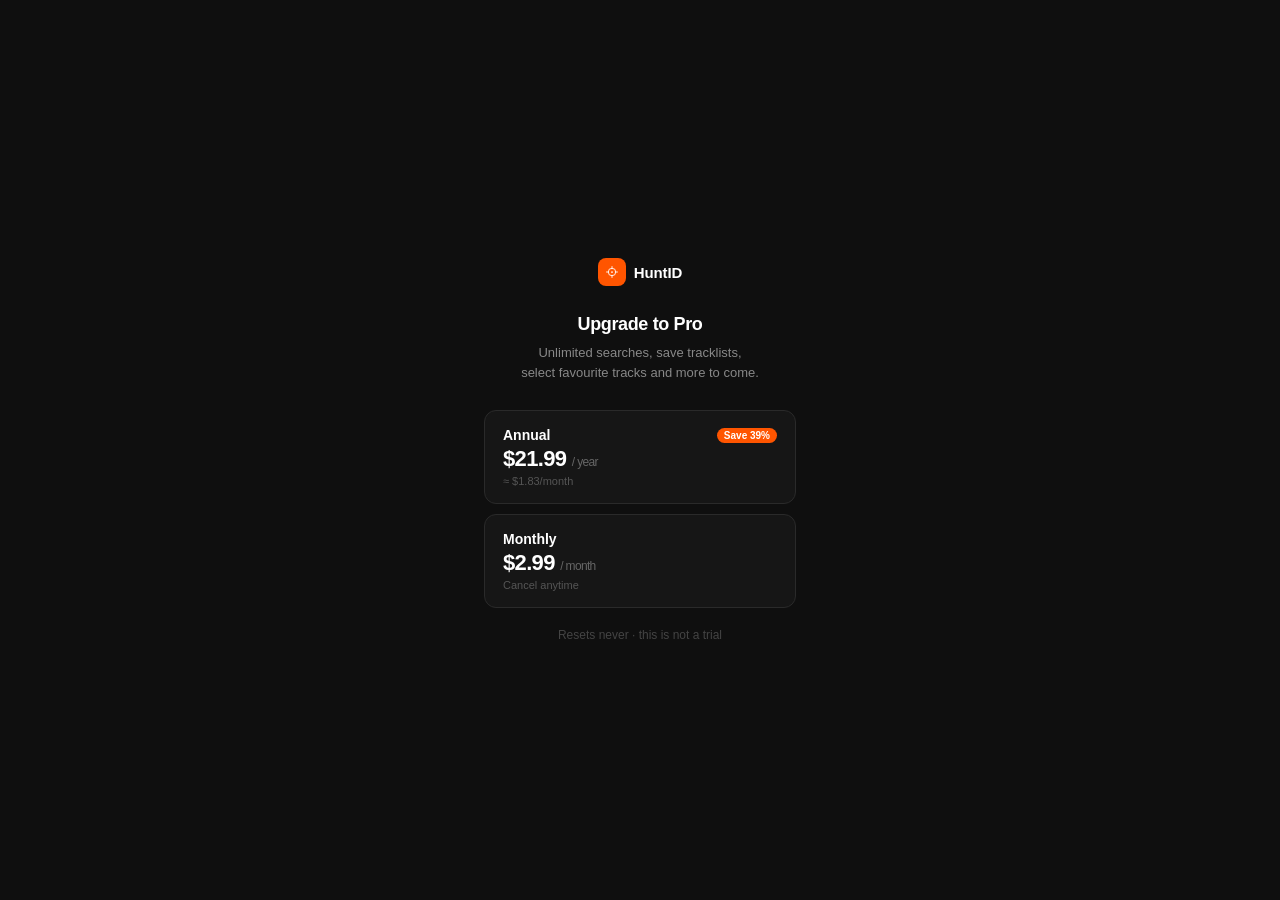
==== checkout.html @ 0229088f "test(checkout): switch Paddle to sandbox for billing testing Live client token was paired with sandb" ====
<!DOCTYPE html>
<html lang="en">
<head>
  <meta charset="UTF-8">
  <meta name="viewport" content="width=device-width, initial-scale=1.0">
  <title>HuntID — Upgrade to Pro</title>
  <script src="https://cdn.paddle.com/paddle/v2/paddle.js"></script>
  <style>
    *, *::before, *::after { margin: 0; padding: 0; box-sizing: border-box; }
    body {
      font-family: -apple-system, BlinkMacSystemFont, "Segoe UI", sans-serif;
      background: #0f0f0f;
      color: #fff;
      min-height: 100vh;
      display: flex;
      align-items: center;
      justify-content: center;
      -webkit-font-smoothing: antialiased;
    }
    .wrap { text-align: center; padding: 24px; max-width: 360px; width: 100%; }
    .logo {
      display: inline-flex;
      align-items: center;
      gap: 8px;
      margin-bottom: 28px;
    }
    .logo-icon {
      width: 28px; height: 28px;
      background: #ff5500;
      border-radius: 8px;
      display: flex; align-items: center; justify-content: center;
    }
    .logo-name { font-weight: 600; font-size: 15px; letter-spacing: -0.01em; }
    h1 { font-size: 18px; font-weight: 700; letter-spacing: -0.02em; margin-bottom: 8px; }
    .sub { font-size: 13px; color: #888; margin-bottom: 28px; line-height: 1.5; }
    .plans { display: flex; flex-direction: column; gap: 10px; margin-bottom: 20px; }
    .plan {
      border: 1.5px solid #2a2a2a;
      border-radius: 12px;
      padding: 16px 18px;
      cursor: pointer;
      text-align: left;
      background: #161616;
      transition: border-color 160ms, background 160ms;
      position: relative;
    }
    .plan:hover { border-color: #ff5500; background: #1a1212; }
    .plan-header { display: flex; align-items: center; justify-content: space-between; margin-bottom: 3px; }
    .plan-name { font-size: 14px; font-weight: 600; }
    .plan-badge {
      font-size: 10px; font-weight: 700;
      background: #ff5500; color: #fff;
      padding: 2px 7px; border-radius: 99px;
    }
    .plan-price { font-size: 22px; font-weight: 700; letter-spacing: -0.03em; }
    .plan-price span { font-size: 12px; font-weight: 400; color: #666; }
    .plan-note { font-size: 11px; color: #555; margin-top: 3px; }
    .hint { font-size: 12px; color: #444; }
    .err { font-size: 13px; color: #ff5500; margin-top: 16px; }
  </style>
</head>
<body>
  <div class="wrap">
    <div class="logo">
      <div class="logo-icon">
        <svg width="14" height="14" viewBox="0 0 128 128" fill="none" aria-hidden="true">
          <circle cx="64" cy="64" r="34" stroke="#fff" stroke-width="8"/>
          <line x1="64" y1="14" x2="64" y2="34" stroke="#fff" stroke-width="8" stroke-linecap="round"/>
          <line x1="64" y1="94" x2="64" y2="114" stroke="#fff" stroke-width="8" stroke-linecap="round"/>
          <line x1="14" y1="64" x2="34" y2="64" stroke="#fff" stroke-width="8" stroke-linecap="round"/>
          <line x1="94" y1="64" x2="114" y2="64" stroke="#fff" stroke-width="8" stroke-linecap="round"/>
          <circle cx="64" cy="64" r="8" fill="#fff"/>
        </svg>
      </div>
      <span class="logo-name">HuntID</span>
    </div>

    <h1>Upgrade to Pro</h1>
    <p class="sub">Unlimited searches, save tracklists,<br>select favourite tracks and more to come.</p>

    <div class="plans" id="plans">
      <div class="plan" id="plan-annual" onclick="startCheckout('annual')">
        <div class="plan-header">
          <span class="plan-name">Annual</span>
          <span class="plan-badge">Save 39%</span>
        </div>
        <div class="plan-price">$21.99 <span>/ year</span></div>
        <div class="plan-note">≈ $1.83/month</div>
      </div>
      <div class="plan" id="plan-monthly" onclick="startCheckout('monthly')">
        <div class="plan-header">
          <span class="plan-name">Monthly</span>
        </div>
        <div class="plan-price">$2.99 <span>/ month</span></div>
        <div class="plan-note">Cancel anytime</div>
      </div>
    </div>

    <p class="hint">Resets never · this is not a trial</p>
    <p class="err" id="err" style="display:none"></p>
  </div>

  <script>
    // 🧪 SANDBOX TESTING — flip back to false + redeploy before going live again.
    // Confirmed 2026-07-26: pri_01kt9kehxvwehw4mw8mav4gkcc / pri_01kw72fcy8gbe5aahzfb9n9hpk
    // (product pro_01ksxd8xvkqjfzea07cc9n3yam) are SANDBOX prices — they were wrongly
    // paired with the live client token before, which is why production checkout showed
    // "Something went wrong". Real LIVE price IDs don't exist yet — create them in
    // Paddle Dashboard (Live mode) before flipping SANDBOX back to false.
    var SANDBOX = true;

    var SANDBOX_PRICE_MONTHLY = "pri_01kt9kehxvwehw4mw8mav4gkcc";
    var SANDBOX_PRICE_ANNUAL  = "pri_01kw72fcy8gbe5aahzfb9n9hpk";
    var LIVE_PRICE_MONTHLY = "pri_TODO_create_live_price";
    var LIVE_PRICE_ANNUAL  = "pri_TODO_create_live_price";

    var PRICE_MONTHLY = SANDBOX ? SANDBOX_PRICE_MONTHLY : LIVE_PRICE_MONTHLY;
    var PRICE_ANNUAL  = SANDBOX ? SANDBOX_PRICE_ANNUAL  : LIVE_PRICE_ANNUAL;

    if (SANDBOX) {
      Paddle.Environment.set("sandbox");
    }

    Paddle.Initialize({
      token: SANDBOX ? "test_614bf3664826c37a1dda69e91e6" : "live_d9fbf05058c411bda68c0d571c8",
      eventCallback: function (data) {
        if (data.name === "checkout.completed") {
          window.location.href = "/payment-success.html?status=success";
        }
      }
    });

    var params = new URLSearchParams(window.location.search);
    var userId = params.get("user_id");
    var email  = params.get("email");

    function showError(msg) {
      document.getElementById("plans").style.display = "none";
      var el = document.getElementById("err");
      el.style.display = "block";
      el.textContent = msg;
    }

    if (!userId) {
      showError("Invalid checkout link. Please try again from the extension.");
    }

    function startCheckout(plan) {
      if (!userId) return;
      var priceId = plan === "annual" ? PRICE_ANNUAL : PRICE_MONTHLY;
      Paddle.Checkout.open({
        items: [{ priceId: priceId, quantity: 1 }],
        customer: email ? { email: decodeURIComponent(email) } : undefined,
        customData: { user_id: userId },
        settings: {
          successUrl: "https://huntid.app/payment-success.html?status=success",
          displayMode: "overlay",
          theme: "dark",
        }
      });
    }
  </script>
</body>
</html>
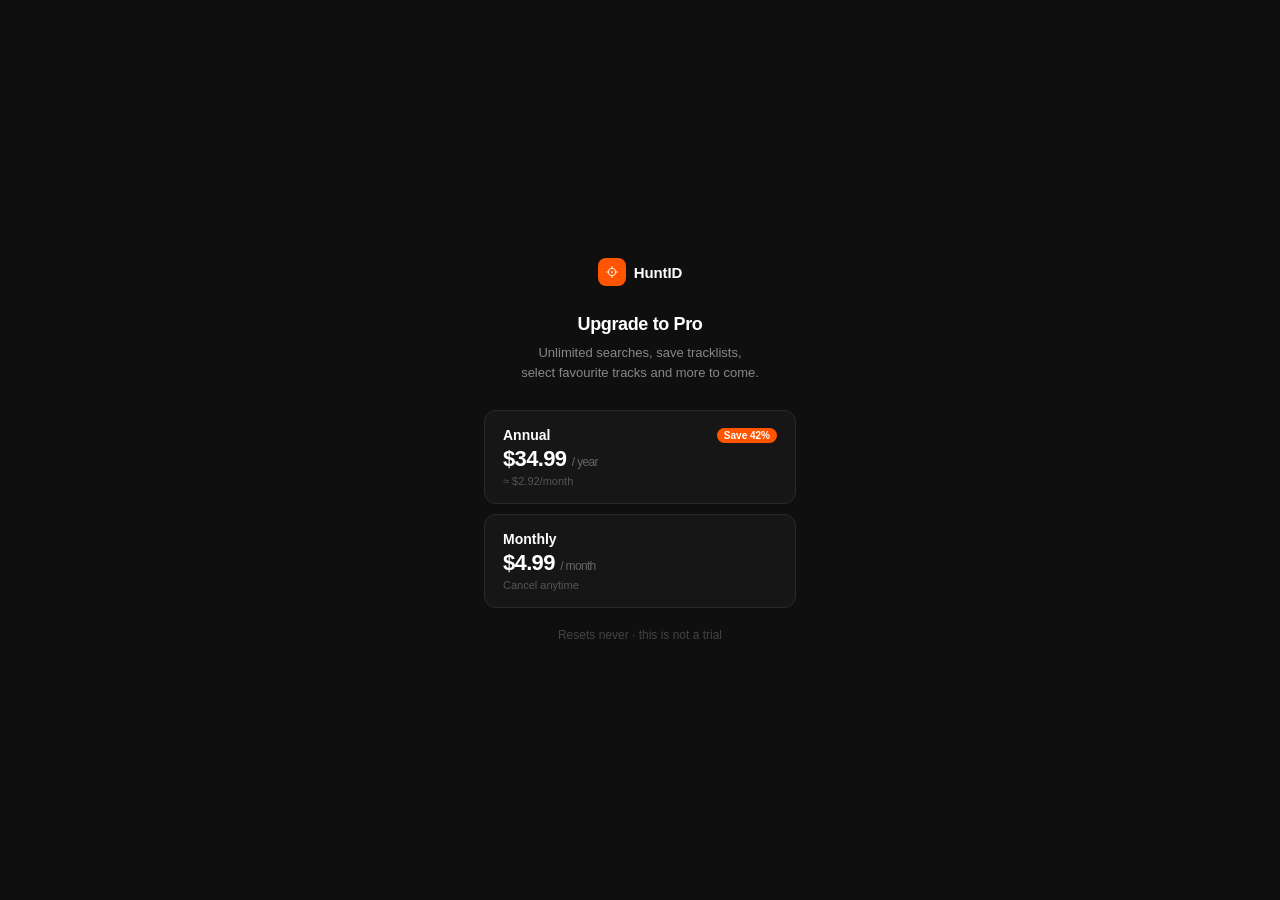
==== commit 2bfc75e5: "chore: цены на витрине $4.99/мес · $34.99/год Отображаемые суммы под репрайсинг (обоснование и расчё" ====
--- a/checkout.html
+++ b/checkout.html
@@ -82,16 +82,16 @@
       <div class="plan" id="plan-annual" onclick="startCheckout('annual')">
         <div class="plan-header">
           <span class="plan-name">Annual</span>
-          <span class="plan-badge">Save 39%</span>
+          <span class="plan-badge">Save 42%</span>
         </div>
-        <div class="plan-price">$21.99 <span>/ year</span></div>
-        <div class="plan-note">≈ $1.83/month</div>
+        <div class="plan-price">$34.99 <span>/ year</span></div>
+        <div class="plan-note">≈ $2.92/month</div>
       </div>
       <div class="plan" id="plan-monthly" onclick="startCheckout('monthly')">
         <div class="plan-header">
           <span class="plan-name">Monthly</span>
         </div>
-        <div class="plan-price">$2.99 <span>/ month</span></div>
+        <div class="plan-price">$4.99 <span>/ month</span></div>
         <div class="plan-note">Cancel anytime</div>
       </div>
     </div>
@@ -102,17 +102,15 @@
 
   <script>
     // 🧪 SANDBOX TESTING — flip back to false + redeploy before going live again.
-    // Confirmed 2026-07-26: pri_01kt9kehxvwehw4mw8mav4gkcc / pri_01kw72fcy8gbe5aahzfb9n9hpk
-    // (product pro_01ksxd8xvkqjfzea07cc9n3yam) are SANDBOX prices — they were wrongly
-    // paired with the live client token before, which is why production checkout showed
-    // "Something went wrong". Real LIVE price IDs don't exist yet — create them in
+    // Confirmed sandbox prices (2026-07-26). Real LIVE price IDs are unconfirmed —
+    // verify pri_01kt9kehxvwehw4mw8mav4gkcc / pri_01kw72fcy8gbe5aahzfb9n9hpk in
     // Paddle Dashboard (Live mode) before flipping SANDBOX back to false.
-    var SANDBOX = true;
+    var SANDBOX = false;
 
-    var SANDBOX_PRICE_MONTHLY = "pri_01kt9kehxvwehw4mw8mav4gkcc";
-    var SANDBOX_PRICE_ANNUAL  = "pri_01kw72fcy8gbe5aahzfb9n9hpk";
-    var LIVE_PRICE_MONTHLY = "pri_TODO_create_live_price";
-    var LIVE_PRICE_ANNUAL  = "pri_TODO_create_live_price";
+    var SANDBOX_PRICE_MONTHLY = "pri_01kt9mjjbpep0w991cm02b2pw5";
+    var SANDBOX_PRICE_ANNUAL  = "pri_01kyen5dcmcvw9wqvztphxgvnk";
+    var LIVE_PRICE_MONTHLY = "pri_01kt9kehxvwehw4mw8mav4gkcc";
+    var LIVE_PRICE_ANNUAL  = "pri_01kw72fcy8gbe5aahzfb9n9hpk";
 
     var PRICE_MONTHLY = SANDBOX ? SANDBOX_PRICE_MONTHLY : LIVE_PRICE_MONTHLY;
     var PRICE_ANNUAL  = SANDBOX ? SANDBOX_PRICE_ANNUAL  : LIVE_PRICE_ANNUAL;
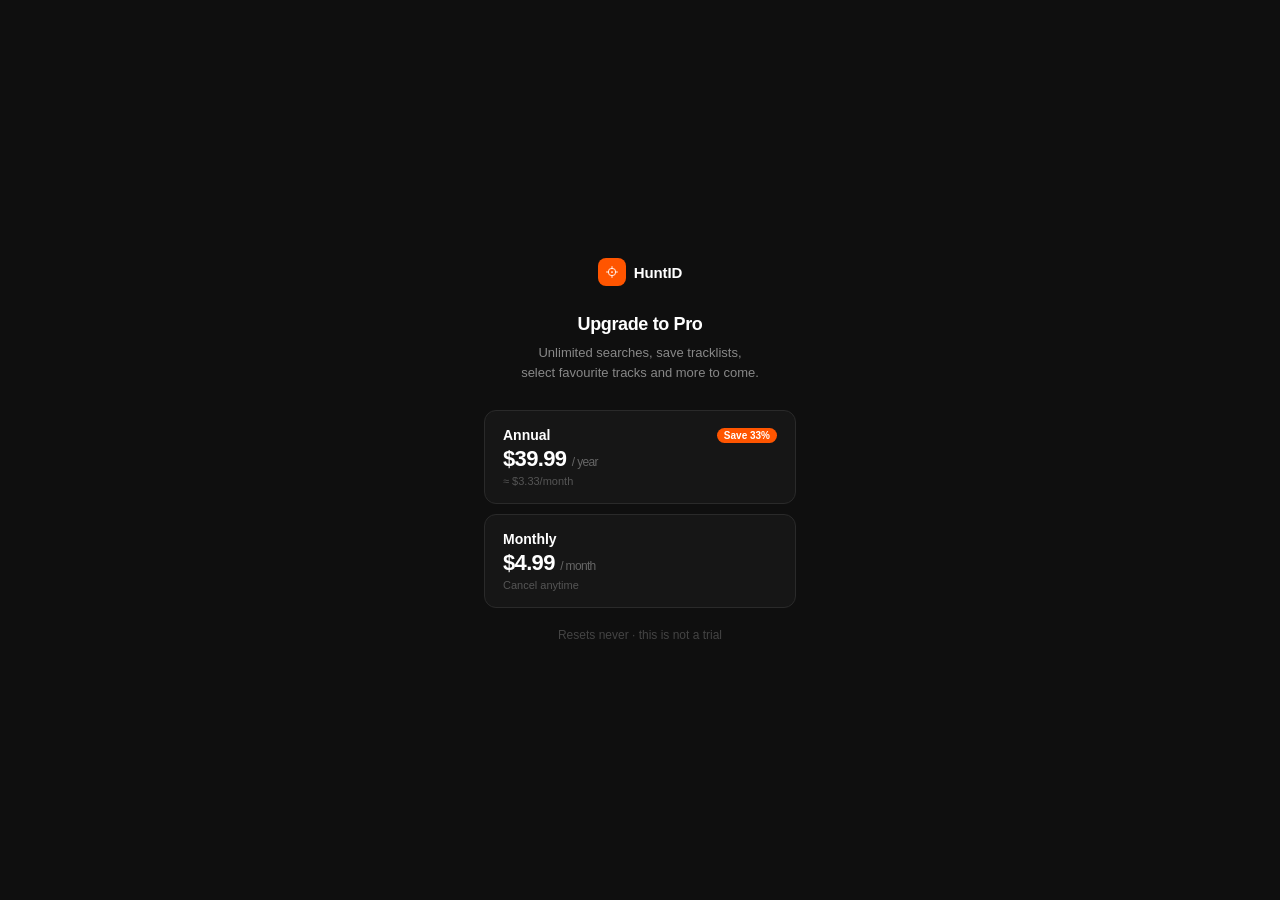
==== commit d4f05db3: "chore: годовой план $34.99 → $39.99 Скидка 33% против $4.99x12=$59.88 («четыре месяца в подарок», 8 " ====
--- a/checkout.html
+++ b/checkout.html
@@ -82,10 +82,10 @@
       <div class="plan" id="plan-annual" onclick="startCheckout('annual')">
         <div class="plan-header">
           <span class="plan-name">Annual</span>
-          <span class="plan-badge">Save 42%</span>
+          <span class="plan-badge">Save 33%</span>
         </div>
-        <div class="plan-price">$34.99 <span>/ year</span></div>
-        <div class="plan-note">≈ $2.92/month</div>
+        <div class="plan-price">$39.99 <span>/ year</span></div>
+        <div class="plan-note">≈ $3.33/month</div>
       </div>
       <div class="plan" id="plan-monthly" onclick="startCheckout('monthly')">
         <div class="plan-header">
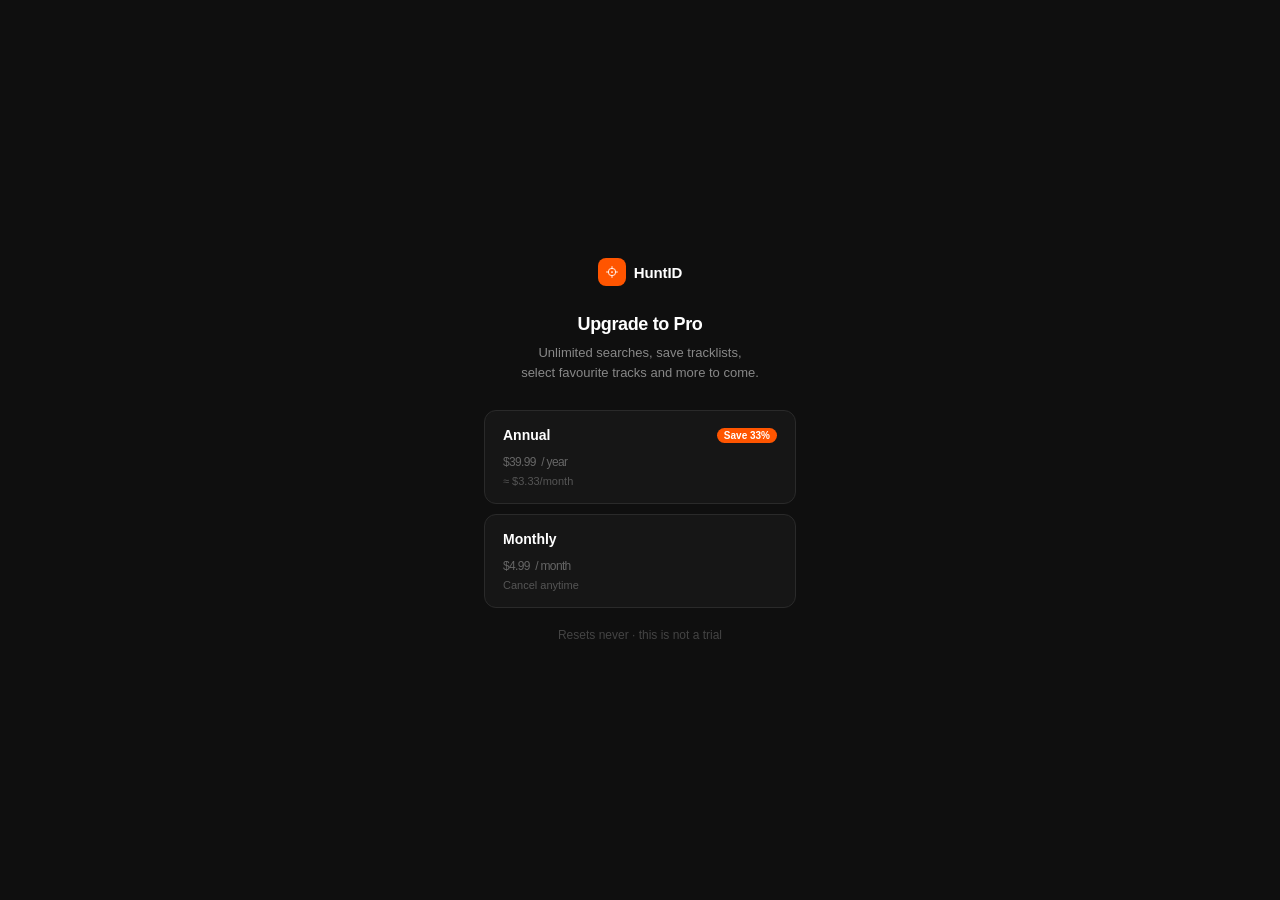
==== commit ec720641: "chore(checkout): суммы тянутся из get-pricing + вычищен sandbox-мусор Репрайсинг сводится к одному д" ====
--- a/checkout.html
+++ b/checkout.html
@@ -82,16 +82,16 @@
       <div class="plan" id="plan-annual" onclick="startCheckout('annual')">
         <div class="plan-header">
           <span class="plan-name">Annual</span>
-          <span class="plan-badge">Save 33%</span>
+          <span class="plan-badge" id="badge-annual">Save 33%</span>
         </div>
-        <div class="plan-price">$39.99 <span>/ year</span></div>
-        <div class="plan-note">≈ $3.33/month</div>
+        <div class="plan-price"><span id="price-annual">$39.99</span> <span>/ year</span></div>
+        <div class="plan-note" id="note-annual">≈ $3.33/month</div>
       </div>
       <div class="plan" id="plan-monthly" onclick="startCheckout('monthly')">
         <div class="plan-header">
           <span class="plan-name">Monthly</span>
         </div>
-        <div class="plan-price">$4.99 <span>/ month</span></div>
+        <div class="plan-price"><span id="price-monthly">$4.99</span> <span>/ month</span></div>
         <div class="plan-note">Cancel anytime</div>
       </div>
     </div>
@@ -101,32 +101,42 @@
   </div>
 
   <script>
-    // 🧪 SANDBOX TESTING — flip back to false + redeploy before going live again.
-    // Confirmed sandbox prices (2026-07-26). Real LIVE price IDs are unconfirmed —
-    // verify pri_01kt9kehxvwehw4mw8mav4gkcc / pri_01kw72fcy8gbe5aahzfb9n9hpk in
-    // Paddle Dashboard (Live mode) before flipping SANDBOX back to false.
-    var SANDBOX = false;
-
-    var SANDBOX_PRICE_MONTHLY = "pri_01kt9mjjbpep0w991cm02b2pw5";
-    var SANDBOX_PRICE_ANNUAL  = "pri_01kyen5dcmcvw9wqvztphxgvnk";
-    var LIVE_PRICE_MONTHLY = "pri_01kt9kehxvwehw4mw8mav4gkcc";
-    var LIVE_PRICE_ANNUAL  = "pri_01kw72fcy8gbe5aahzfb9n9hpk";
-
-    var PRICE_MONTHLY = SANDBOX ? SANDBOX_PRICE_MONTHLY : LIVE_PRICE_MONTHLY;
-    var PRICE_ANNUAL  = SANDBOX ? SANDBOX_PRICE_ANNUAL  : LIVE_PRICE_ANNUAL;
-
-    if (SANDBOX) {
-      Paddle.Environment.set("sandbox");
-    }
+    // Price IDs stay hardcoded on purpose. They are stable — repricing edits the
+    // amount on the existing Paddle price entity and never changes the ID — and
+    // this page must be able to take money even if the pricing endpoint is down.
+    // Amounts are the volatile half and are fetched below.
+    var PRICE_MONTHLY = "pri_01kt9kehxvwehw4mw8mav4gkcc";
+    var PRICE_ANNUAL  = "pri_01kw72fcy8gbe5aahzfb9n9hpk";
 
     Paddle.Initialize({
-      token: SANDBOX ? "test_614bf3664826c37a1dda69e91e6" : "live_d9fbf05058c411bda68c0d571c8",
+      token: "live_d9fbf05058c411bda68c0d571c8",
       eventCallback: function (data) {
         if (data.name === "checkout.completed") {
           window.location.href = "/payment-success.html?status=success";
         }
       }
     });
+
+    // Displayed amounts come from get-pricing, which reads them off Paddle, so a
+    // reprice needs no deploy here. The markup ships with the current amounts as
+    // the fallback: if this fails the page shows those and still charges
+    // correctly, since Paddle owns the real number at checkout either way.
+    fetch("https://qhyebkofqjgzmmkpyalb.supabase.co/functions/v1/get-pricing")
+      .then(function (r) { return r.ok ? r.json() : null; })
+      .then(function (p) {
+        if (!p || !p.monthly || !p.annual) return;
+        document.getElementById("price-monthly").textContent = p.monthly.amount;
+        document.getElementById("price-annual").textContent = p.annual.amount;
+        document.getElementById("note-annual").textContent = "≈ " + p.annual.monthly_equivalent + "/month";
+        var badge = document.getElementById("badge-annual");
+        // Hide rather than show "Save 0%" if the two plans ever price flat.
+        if (p.annual.save_percent > 0) {
+          badge.textContent = "Save " + p.annual.save_percent + "%";
+        } else {
+          badge.style.display = "none";
+        }
+      })
+      .catch(function () {});
 
     var params = new URLSearchParams(window.location.search);
     var userId = params.get("user_id");
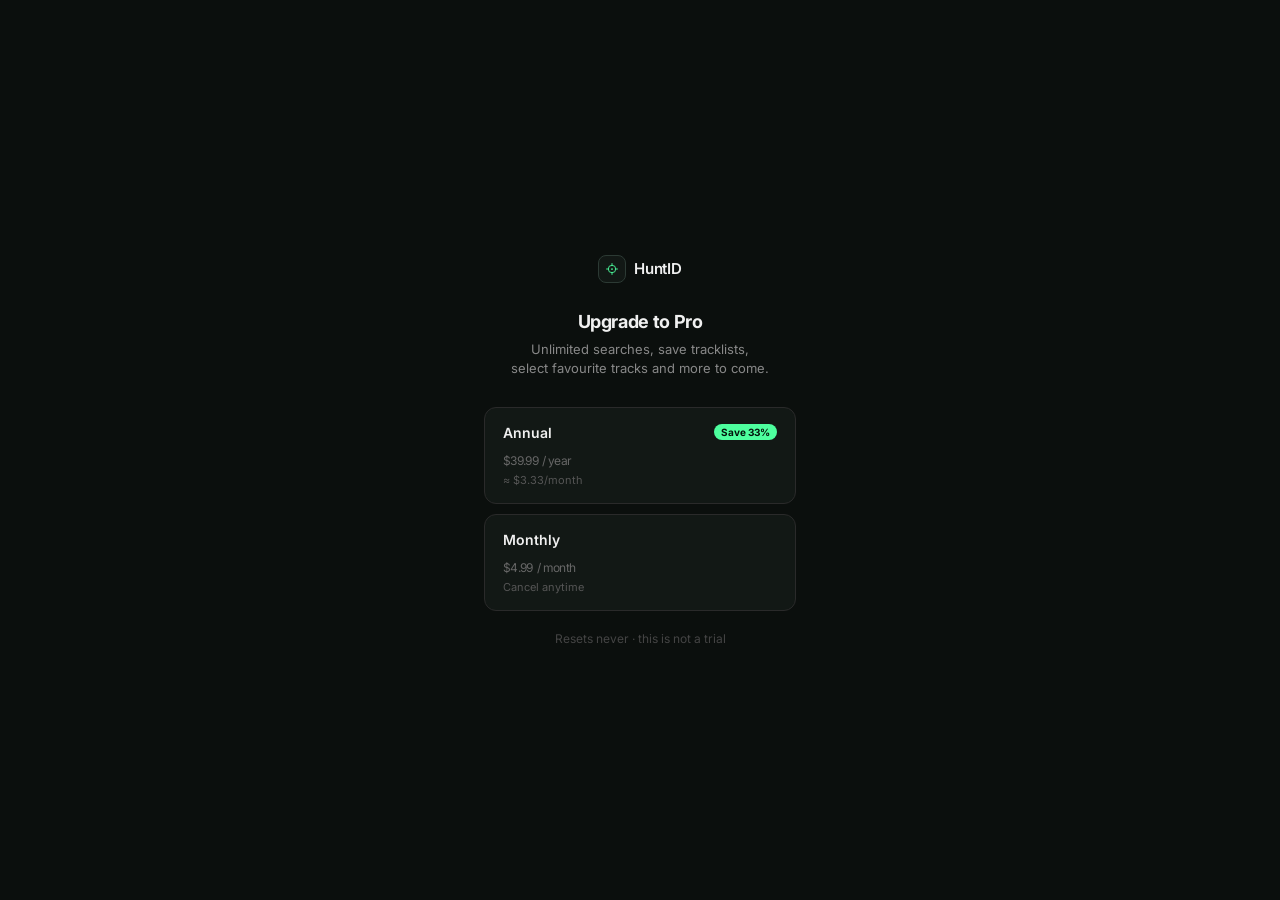
==== commit bc6f9bfc: "Recolor the dashboard, checkout and payment pages to Green v2 Token-only: the dashboard's own tokens" ====
--- a/checkout.html
+++ b/checkout.html
@@ -5,12 +5,13 @@
   <meta name="viewport" content="width=device-width, initial-scale=1.0">
   <title>HuntID — Upgrade to Pro</title>
   <script src="https://cdn.paddle.com/paddle/v2/paddle.js"></script>
+  <link href="https://fonts.googleapis.com/css2?family=Inter:wght@400;500;600;700&display=swap" rel="stylesheet" />
   <style>
     *, *::before, *::after { margin: 0; padding: 0; box-sizing: border-box; }
     body {
-      font-family: -apple-system, BlinkMacSystemFont, "Segoe UI", sans-serif;
-      background: #0f0f0f;
-      color: #fff;
+      font-family: "Inter", system-ui, sans-serif;
+      background: #0b0f0d;
+      color: #f0f0f0;
       min-height: 100vh;
       display: flex;
       align-items: center;
@@ -26,7 +27,7 @@
     }
     .logo-icon {
       width: 28px; height: 28px;
-      background: #ff5500;
+      background: #121815; border: 1px solid #2c3a34;
       border-radius: 8px;
       display: flex; align-items: center; justify-content: center;
     }
@@ -40,23 +41,23 @@
       padding: 16px 18px;
       cursor: pointer;
       text-align: left;
-      background: #161616;
+      background: #121815;
       transition: border-color 160ms, background 160ms;
       position: relative;
     }
-    .plan:hover { border-color: #ff5500; background: #1a1212; }
+    .plan:hover { border-color: #4dff9e; background: #161e1a; }
     .plan-header { display: flex; align-items: center; justify-content: space-between; margin-bottom: 3px; }
     .plan-name { font-size: 14px; font-weight: 600; }
     .plan-badge {
       font-size: 10px; font-weight: 700;
-      background: #ff5500; color: #fff;
+      background: #4dff9e; color: #04140b;
       padding: 2px 7px; border-radius: 99px;
     }
     .plan-price { font-size: 22px; font-weight: 700; letter-spacing: -0.03em; }
     .plan-price span { font-size: 12px; font-weight: 400; color: #666; }
     .plan-note { font-size: 11px; color: #555; margin-top: 3px; }
     .hint { font-size: 12px; color: #444; }
-    .err { font-size: 13px; color: #ff5500; margin-top: 16px; }
+    .err { font-size: 13px; color: #ff6b6b; margin-top: 16px; }
   </style>
 </head>
 <body>
@@ -64,12 +65,12 @@
     <div class="logo">
       <div class="logo-icon">
         <svg width="14" height="14" viewBox="0 0 128 128" fill="none" aria-hidden="true">
-          <circle cx="64" cy="64" r="34" stroke="#fff" stroke-width="8"/>
-          <line x1="64" y1="14" x2="64" y2="34" stroke="#fff" stroke-width="8" stroke-linecap="round"/>
-          <line x1="64" y1="94" x2="64" y2="114" stroke="#fff" stroke-width="8" stroke-linecap="round"/>
-          <line x1="14" y1="64" x2="34" y2="64" stroke="#fff" stroke-width="8" stroke-linecap="round"/>
-          <line x1="94" y1="64" x2="114" y2="64" stroke="#fff" stroke-width="8" stroke-linecap="round"/>
-          <circle cx="64" cy="64" r="8" fill="#fff"/>
+          <circle cx="64" cy="64" r="34" stroke="#4dff9e" stroke-width="8"/>
+          <line x1="64" y1="14" x2="64" y2="34" stroke="#4dff9e" stroke-width="8" stroke-linecap="round"/>
+          <line x1="64" y1="94" x2="64" y2="114" stroke="#4dff9e" stroke-width="8" stroke-linecap="round"/>
+          <line x1="14" y1="64" x2="34" y2="64" stroke="#4dff9e" stroke-width="8" stroke-linecap="round"/>
+          <line x1="94" y1="64" x2="114" y2="64" stroke="#4dff9e" stroke-width="8" stroke-linecap="round"/>
+          <circle cx="64" cy="64" r="8" fill="#4dff9e"/>
         </svg>
       </div>
       <span class="logo-name">HuntID</span>
